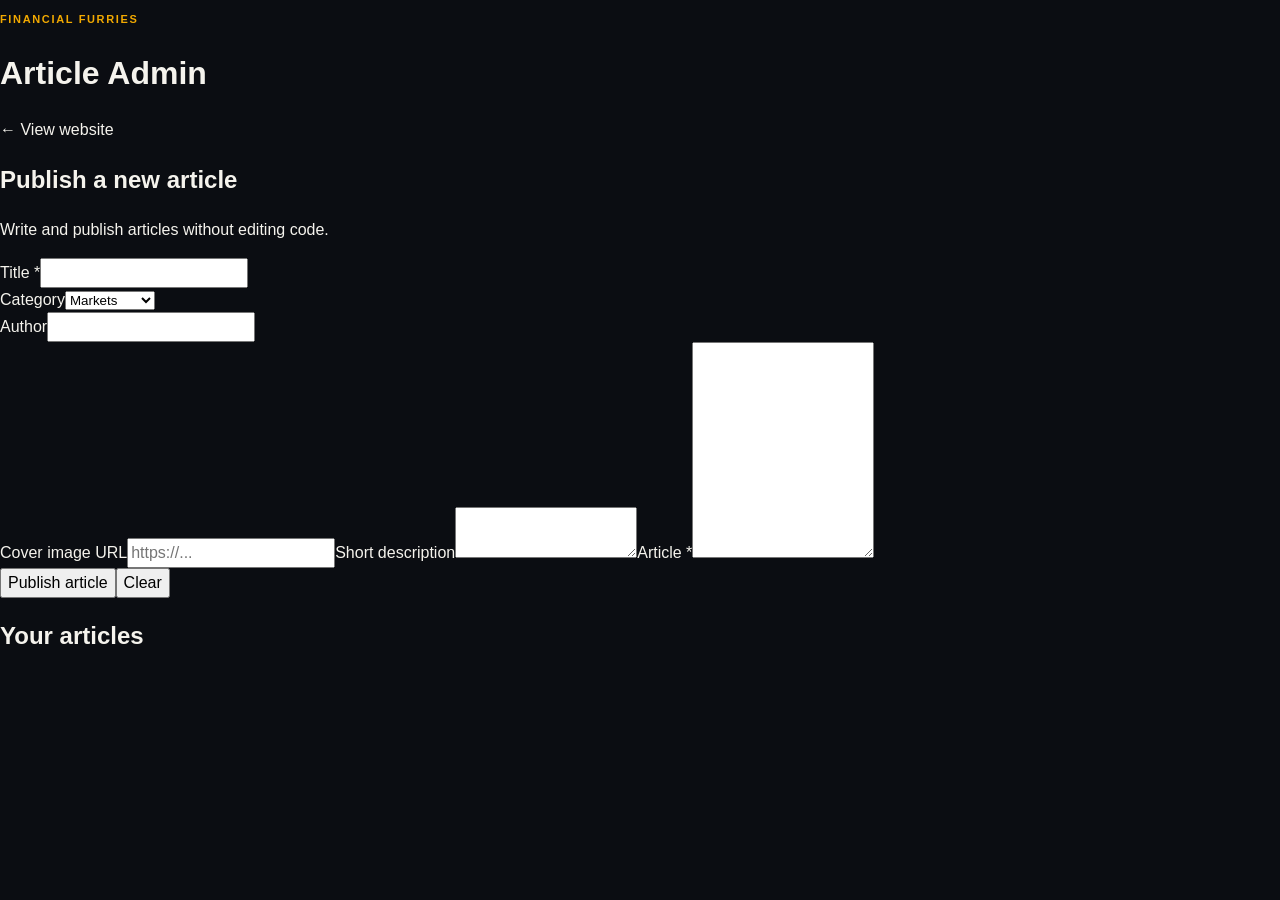
==== admin.html @ 823248e8 "Add files via upload" ====
<!doctype html><html><head><meta charset='utf-8'><meta name='viewport' content='width=device-width,initial-scale=1'><title>Article Admin</title><link rel='stylesheet' href='style.css'></head><body><main class='admin'><header><div><p class='eyebrow'>FINANCIAL FURRIES</p><h1>Article Admin</h1></div><a href='index.html'>← View website</a></header><section class='panel'><h2 id='titleForm'>Publish a new article</h2><p class='muted'>Write and publish articles without editing code.</p><form id='form'><input type='hidden' id='id'><label>Title *</label><input id='title' required><div class='two'><div><label>Category</label><select id='category'><option>Markets</option><option>Money</option><option>Business</option><option>Investing</option><option>Technology</option><option>World</option><option>Opinion</option></select></div><div><label>Author</label><input id='author'></div></div><label>Cover image URL</label><input id='image' placeholder='https://...'><label>Short description</label><textarea id='excerpt' rows='3'></textarea><label>Article *</label><textarea id='content' rows='14' required></textarea><div class='actions'><button class='button'>Publish article</button><button type='button' class='ghost' onclick='resetForm()'>Clear</button></div><p id='status' class='status'></p></form></section><section class='panel'><h2>Your articles</h2><div id='list'></div></section></main><script src='admin.js'></script></body></html>
---- style.css ----
*{box-sizing:border-box}html{scroll-behavior:smooth}body{margin:0;background:#0b0d12;color:#f5f3ed;font-family:"DM Sans",sans-serif;line-height:1.5}a{color:inherit;text-decoration:none}button,input{font:inherit}.ticker{height:34px;background:#151820;border-bottom:1px solid #252936;overflow:hidden;font-size:11px;color:#9ea4b3}.ticker-track{height:100%;display:flex;align-items:center;justify-content:center;gap:34px;white-space:nowrap}.ticker b{color:#eee;margin-left:7px}.up{color:#67e19b!important;font-style:normal}.down{color:#ff7d83!important;font-style:normal}.site-header{height:82px;display:flex;align-items:center;max-width:1220px;margin:auto;padding:0 28px;border-bottom:1px solid #222630}.brand{display:flex;align-items:center;gap:11px;margin-right:auto}.logo{width:43px;height:43px;border-radius:13px;display:grid;place-items:center;background:#f2a900;color:#0b0d12;font-size:25px;box-shadow:0 0 35px #f2a90033}.brand-name{font:700 17px "Space Grotesk";letter-spacing:.06em}.brand-name span{color:#f2a900}.tagline{font-size:10px;color:#8d93a1;letter-spacing:.04em}nav{display:flex;gap:27px;font-size:13px;color:#b8bdc8}nav a:hover{color:#f2a900}.search-btn{background:none;border:0;color:#fff;font-size:25px;cursor:pointer;margin-left:28px}.hero{max-width:1220px;margin:auto;padding:82px 28px 70px;display:grid;grid-template-columns:1.35fr .65fr;gap:50px;align-items:center}.eyebrow,.kicker{font-size:11px;letter-spacing:.15em;font-weight:700;color:#f2a900}.pulse{display:inline-block;width:7px;height:7px;background:#67e19b;border-radius:50%;margin-right:7px;box-shadow:0 0 12px #67e19b}.hero h1{font:700 clamp(46px,7vw,82px)/.96 "Space Grotesk";letter-spacing:-.055em;margin:18px 0 25px}.hero h1 em{font-style:normal;color:#f2a900}.hero p{max-width:650px;color:#aeb3c0;font-size:17px;line-height:1.7}.hero-actions{display:flex;gap:13px;margin-top:30px}.primary,.secondary{padding:13px 19px;border-radius:8px;font-weight:700;font-size:13px}.primary{background:#f2a900;color:#0b0d12}.secondary{border:1px solid #333845;color:#eee}.fox-card{height:390px;border:1px solid #2b2e38;border-radius:28px;background:radial-gradient(circle at 50% 35%,#f2a90022,transparent 42%),#10131a;display:grid;place-items:center;position:relative;overflow:hidden}.fox{font-size:150px;filter:drop-shadow(0 15px 35px #000);transform:translateY(-15px)}.fox-caption{position:absolute;bottom:26px;left:28px;color:#9da3b0;font-size:12px}.fox-caption b{color:#f5f3ed;font-size:15px}.section{max-width:1220px;margin:auto;padding:65px 28px}.section-head{display:flex;align-items:end;justify-content:space-between;margin-bottom:25px}.section h2{font:600 28px "Space Grotesk";margin:5px 0 0;letter-spacing:-.03em}.updated{font-size:10px;color:#727987}.market-grid{display:grid;grid-template-columns:repeat(4,1fr);gap:12px}.market-card{background:#11141b;border:1px solid #242832;border-radius:12px;padding:20px}.market-card span{display:block;color:#7f8694;font-size:10px;font-weight:700;letter-spacing:.12em}.market-card strong{display:block;font:600 24px "Space Grotesk";margin:8px 0}.market-card b{font-size:11px}.spark{color:#687180;font-size:23px;letter-spacing:-7px;margin-top:9px}.story-layout{display:grid;grid-template-columns:1.4fr .8fr;gap:16px}.lead-story,.small-story{background:#11141b;border:1px solid #252a34;border-radius:14px;overflow:hidden}.story-art{height:270px;display:flex;flex-direction:column;justify-content:space-between;padding:22px;background:linear-gradient(135deg,#171b24,#252a32)}.story-art span{font-size:10px;font-weight:700;letter-spacing:.15em;color:#f2a900}.candles{font:700 40px "Space Grotesk";letter-spacing:3px;color:#d8dde7;opacity:.75}.story-meta{display:flex;justify-content:space-between;font-size:9px;letter-spacing:.12em;color:#f2a900;font-weight:700}.story-meta time{color:#707786;letter-spacing:0;font-weight:500}.lead-story h3{font:600 30px/1.12 "Space Grotesk";margin:10px 22px}.lead-story p{color:#9298a5;margin:0 22px 16px}.read{font-size:11px;color:#f2a900;font-weight:700;margin:0 22px 22px}.story-meta{padding:18px 22px 0}.story-stack{display:flex;flex-direction:column;gap:12px}.small-story{display:grid;grid-template-columns:115px 1fr;min-height:132px}.mini-art{display:grid;place-items:center;font:700 54px "Space Grotesk";color:#0b0d12}.art-money{background:#f2a900}.art-business{background:#67e19b}.art-learn{background:#d3d8e2}.small-story .story-meta{padding:16px 15px 0}.small-story h3{font:600 16px/1.18 "Space Grotesk";margin:7px 15px}.small-story .read{display:block;margin:9px 15px}.cards{display:grid;grid-template-columns:repeat(3,1fr);gap:14px}.info-card{border:1px solid #292e38;border-radius:14px;padding:25px;min-height:270px;background:#11141b;position:relative}.info-card.dark{background:#f2a900;color:#0b0d12;border-color:#f2a900}.info-card .number{font:700 12px "Space Grotesk";color:#737a88}.dark .number{color:#6d4a00}.tag{display:block;font-size:9px;letter-spacing:.13em;color:#f2a900;font-weight:700;margin-top:32px}.dark .tag{color:#6d4a00}.info-card h3{font:600 23px/1.15 "Space Grotesk";margin:8px 0 10px}.info-card p{font-size:12px;color:#8d94a2}.dark p{color:#5f4308}.info-card a{font-size:11px;font-weight:700;color:#f2a900;position:absolute;bottom:22px}.dark a{color:#0b0d12}.learn{display:grid;grid-template-columns:1.2fr .8fr;gap:50px;background:#0e1117}.learn-copy h2{font-size:40px;max-width:600px}.learn-copy>p{color:#969daa;max-width:600px}.topic-list{margin-top:28px;border-top:1px solid #272c36}.topic-list a{display:grid;grid-template-columns:45px 1fr 20px;padding:17px 0;border-bottom:1px solid #272c36;font-size:14px}.topic-list span{color:#f2a900;font-size:10px}.topic-list b{color:#777e8b}.manifesto{border:1px solid #292e38;border-radius:20px;padding:40px;background:radial-gradient(circle at 70% 20%,#f2a90016,transparent 35%),#11141b;align-self:center}.big-quote{font:700 70px Georgia;color:#f2a900;height:55px}.manifesto p{font:600 25px/1.35 "Space Grotesk"}.manifesto span{font-size:10px;letter-spacing:.15em;color:#777e8b}.newsletter{border-top:1px solid #252a33;border-bottom:1px solid #252a33;display:grid;grid-template-columns:1fr 1fr;gap:30px;align-items:center}.newsletter p{color:#8d94a1;font-size:13px}.newsletter form{display:flex;gap:8px}.newsletter input{width:100%;background:#11141b;border:1px solid #303540;color:white;padding:14px;border-radius:8px;outline:none}.newsletter button{border:0;background:#f2a900;color:#0b0d12;padding:0 18px;border-radius:8px;font-weight:700;cursor:pointer}.newsletter small{grid-column:2;color:#67e19b}.filter{background:none;border:1px solid #303540;color:#aaa;font-size:11px;padding:8px 12px;border-radius:20px;cursor:pointer}footer{max-width:1220px;margin:auto;padding:50px 28px 35px}.footer-brand{display:flex;gap:12px;align-items:center}.footer-brand b{display:block;font:700 15px "Space Grotesk"}.footer-brand span{font-size:10px;color:#777e8b}.footer-links{display:flex;gap:20px;margin:28px 0;color:#858c99;font-size:11px}.footer-links a:hover{color:#f2a900}.disclaimer{font-size:10px;color:#626977;max-width:900px;line-height:1.7}.copyright{font-size:10px;color:#4f5561;margin-top:25px}.search-overlay{position:fixed;inset:0;background:#0b0d12f7;backdrop-filter:blur(15px);z-index:20;padding:15vh max(28px,calc((100vw - 800px)/2));display:none}.search-overlay.open{display:block}.close-search{position:fixed;right:30px;top:25px;background:none;border:0;color:white;font-size:35px;cursor:pointer}.search-box{display:flex;align-items:center;border-bottom:2px solid #f2a900;padding:10px 0}.search-box span{font-size:28px;color:#f2a900}.search-box input{background:none;border:0;outline:0;color:white;font:600 30px "Space Grotesk";width:100%;padding:10px}.search-overlay>p{color:#777e8b;font-size:12px}.result{padding:18px 0;border-bottom:1px solid #282d37}.result b{color:#f2a900;font-size:10px}.result h3{margin:5px 0;font:600 18px "Space Grotesk"}@media(max-width:850px){nav{display:none}.hero{grid-template-columns:1fr;padding-top:55px}.fox-card{height:260px}.market-grid{grid-template-columns:1fr 1fr}.story-layout,.learn,.newsletter{grid-template-columns:1fr}.cards{grid-template-columns:1fr}.newsletter small{grid-column:auto}.section-head{align-items:start;gap:12px;flex-direction:column}.ticker-track{justify-content:flex-start;gap:24px;animation:scroll 22s linear infinite}.hero h1{font-size:53px}.learn-copy h2{font-size:31px}}@media(max-width:520px){.site-header{padding:0 17px}.brand-name{font-size:14px}.tagline{font-size:8px}.search-btn{margin-left:10px}.hero,.section,footer{padding-left:17px;padding-right:17px}.market-grid{grid-template-columns:1fr}.small-story{grid-template-columns:90px 1fr}.story-art{height:220px}.lead-story h3{font-size:24px}.hero-actions{flex-direction:column}.primary,.secondary{text-align:center}}@keyframes scroll{from{transform:translateX(0)}to{transform:translateX(-35%)}}
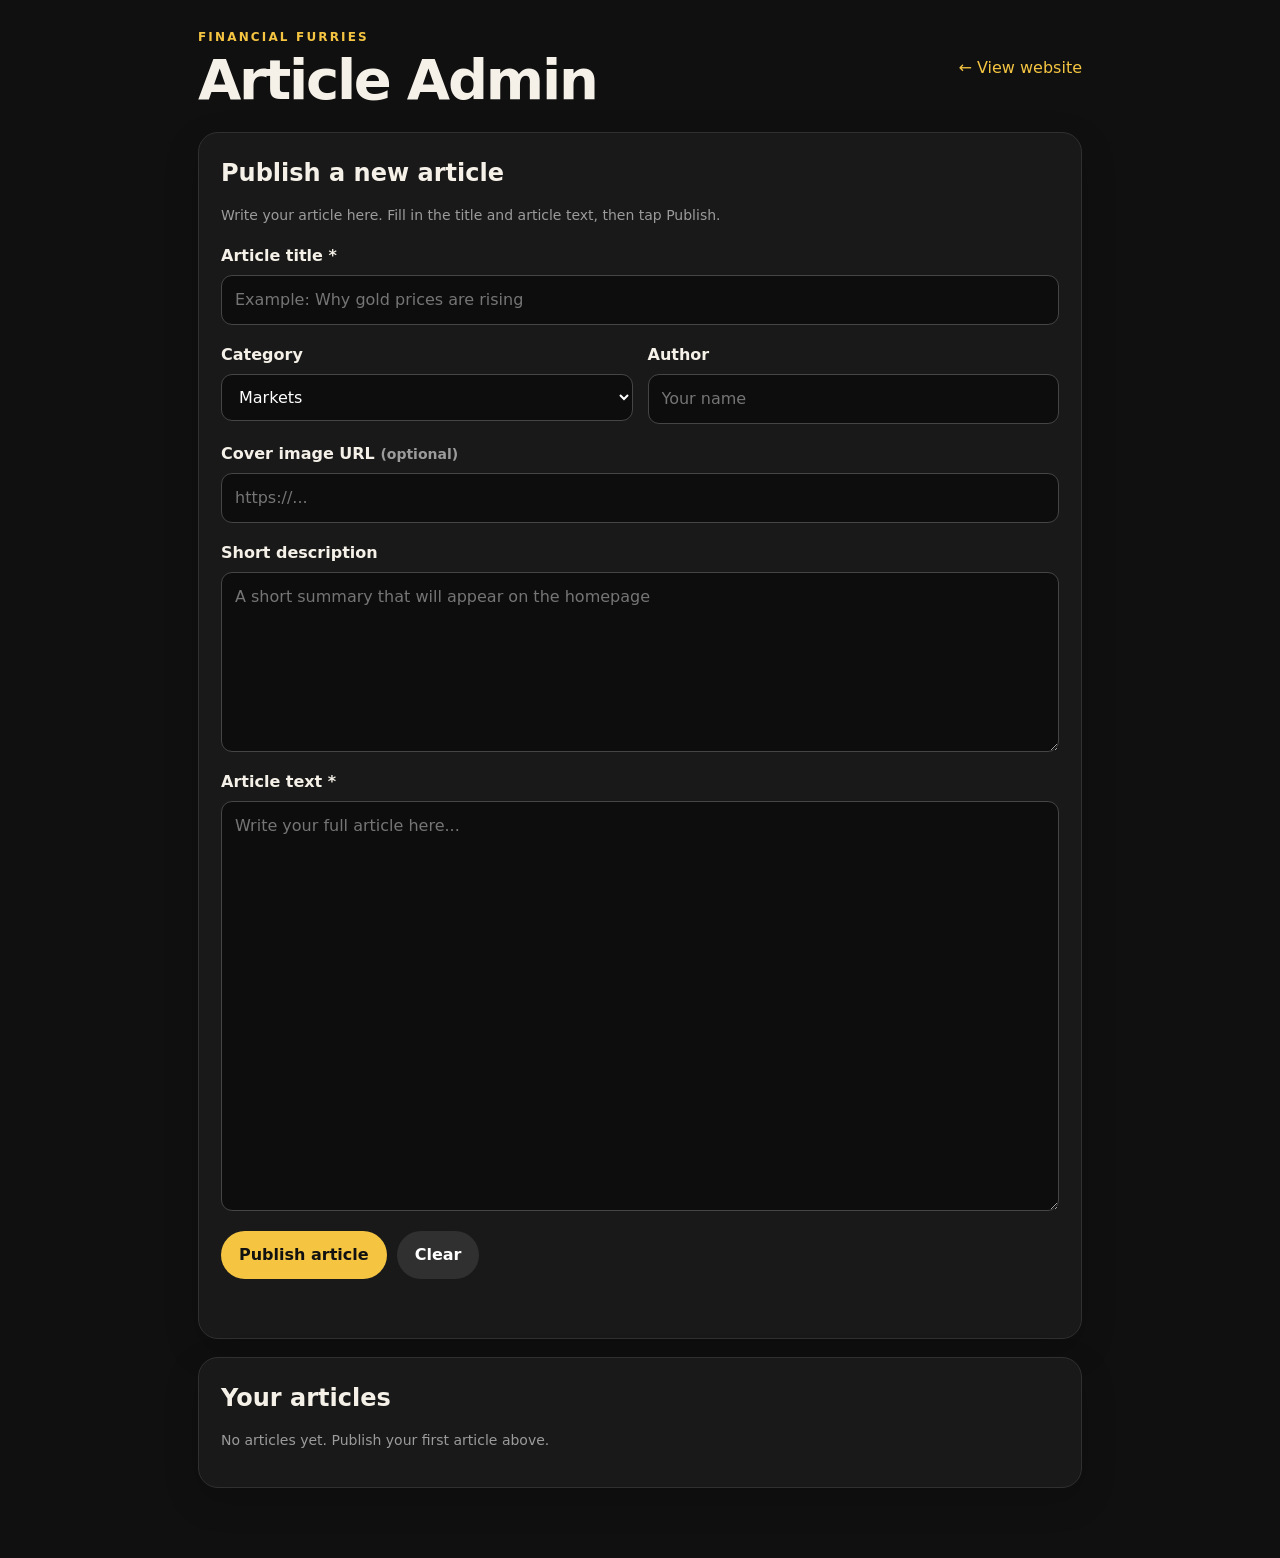
==== commit ebffb6b7: "Add files via upload" ====
--- a/admin.html
+++ b/admin.html
@@ -1 +1,142 @@
-<!doctype html><html><head><meta charset='utf-8'><meta name='viewport' content='width=device-width,initial-scale=1'><title>Article Admin</title><link rel='stylesheet' href='style.css'></head><body><main class='admin'><header><div><p class='eyebrow'>FINANCIAL FURRIES</p><h1>Article Admin</h1></div><a href='index.html'>← View website</a></header><section class='panel'><h2 id='titleForm'>Publish a new article</h2><p class='muted'>Write and publish articles without editing code.</p><form id='form'><input type='hidden' id='id'><label>Title *</label><input id='title' required><div class='two'><div><label>Category</label><select id='category'><option>Markets</option><option>Money</option><option>Business</option><option>Investing</option><option>Technology</option><option>World</option><option>Opinion</option></select></div><div><label>Author</label><input id='author'></div></div><label>Cover image URL</label><input id='image' placeholder='https://...'><label>Short description</label><textarea id='excerpt' rows='3'></textarea><label>Article *</label><textarea id='content' rows='14' required></textarea><div class='actions'><button class='button'>Publish article</button><button type='button' class='ghost' onclick='resetForm()'>Clear</button></div><p id='status' class='status'></p></form></section><section class='panel'><h2>Your articles</h2><div id='list'></div></section></main><script src='admin.js'></script></body></html>
+<!doctype html>
+<html lang="en">
+<head>
+<meta charset="utf-8">
+<meta name="viewport" content="width=device-width, initial-scale=1, viewport-fit=cover">
+<meta name="theme-color" content="#101010">
+<title>Financial Furries — Article Admin</title>
+<style>
+:root{--bg:#101010;--panel:#191919;--line:#303030;--text:#f5f1e8;--muted:#9b9b9b;--gold:#f5c542;--green:#7ed69b}
+*{box-sizing:border-box}
+html{background:var(--bg)}
+body{margin:0;background:var(--bg);color:var(--text);font-family:Inter,system-ui,-apple-system,BlinkMacSystemFont,"Segoe UI",sans-serif;line-height:1.5}
+a{color:var(--gold);text-decoration:none}
+.wrap{width:min(920px,100%);margin:0 auto;padding:28px 18px 70px}
+.top{display:flex;align-items:center;justify-content:space-between;gap:20px;margin-bottom:24px}
+.brand{font-size:12px;letter-spacing:.18em;font-weight:900;color:var(--gold)}
+h1{font-size:clamp(34px,8vw,56px);line-height:1;margin:6px 0 0;letter-spacing:-.04em}
+h2{font-size:24px;margin:0 0 10px}
+.panel{background:var(--panel);border:1px solid var(--line);border-radius:20px;padding:22px;margin-top:18px;box-shadow:0 12px 35px rgba(0,0,0,.18)}
+.muted{color:var(--muted);font-size:14px}
+label{display:block;margin:18px 0 7px;font-weight:800}
+input,select,textarea{display:block;width:100%;min-height:46px;padding:12px 13px;border:1px solid #454545;border-radius:11px;background:#0d0d0d;color:#fff;font:inherit;outline:none}
+textarea{min-height:180px;resize:vertical}
+input:focus,select:focus,textarea:focus{border-color:var(--gold);box-shadow:0 0 0 3px rgba(245,197,66,.12)}
+.grid{display:grid;grid-template-columns:1fr 1fr;gap:15px}
+.actions{display:flex;flex-wrap:wrap;gap:10px;margin-top:20px}
+button{border:0;border-radius:999px;padding:12px 18px;font:inherit;font-weight:900;cursor:pointer}
+.primary{background:var(--gold);color:#111}
+.secondary{background:#303030;color:#fff}
+.danger{background:#6f2929;color:#fff}
+.status{min-height:24px;margin:13px 0 0;color:var(--green);font-weight:700}
+.article{display:flex;align-items:center;justify-content:space-between;gap:15px;padding:15px 0;border-top:1px solid var(--line)}
+.article:first-child{border-top:0}
+.article-title{font-weight:850}
+.article-meta{color:var(--muted);font-size:13px;margin-top:3px}
+.article-actions{display:flex;gap:7px;flex-shrink:0}
+@media(max-width:650px){
+ .wrap{padding:20px 14px 50px}
+ .top{align-items:flex-start;flex-direction:column}
+ .grid{grid-template-columns:1fr}
+ .panel{padding:17px;border-radius:16px}
+ .actions button{width:100%}
+ .article{align-items:flex-start;flex-direction:column}
+ .article-actions{width:100%}
+ .article-actions button{flex:1}
+}
+</style>
+</head>
+<body>
+<main class="wrap">
+<header class="top">
+  <div><div class="brand">FINANCIAL FURRIES</div><h1>Article Admin</h1></div>
+  <a href="index.html">← View website</a>
+</header>
+
+<section class="panel">
+<h2 id="heading">Publish a new article</h2>
+<p class="muted">Write your article here. Fill in the title and article text, then tap Publish.</p>
+<form id="form">
+<input type="hidden" id="id">
+
+<label for="title">Article title *</label>
+<input id="title" required placeholder="Example: Why gold prices are rising">
+
+<div class="grid">
+<div><label for="category">Category</label><select id="category"><option>Markets</option><option>Money</option><option>Business</option><option>Investing</option><option>Technology</option><option>World</option><option>Opinion</option><option>News</option></select></div>
+<div><label for="author">Author</label><input id="author" placeholder="Your name"></div>
+</div>
+
+<label for="image">Cover image URL <span class="muted">(optional)</span></label>
+<input id="image" placeholder="https://...">
+
+<label for="excerpt">Short description</label>
+<textarea id="excerpt" rows="4" placeholder="A short summary that will appear on the homepage"></textarea>
+
+<label for="content">Article text *</label>
+<textarea id="content" rows="16" required placeholder="Write your full article here..."></textarea>
+
+<div class="actions">
+<button class="primary" type="submit" id="save">Publish article</button>
+<button class="secondary" type="button" id="clear">Clear</button>
+</div>
+<div id="status" class="status" role="status"></div>
+</form>
+</section>
+
+<section class="panel">
+<h2>Your articles</h2>
+<div id="list"><p class="muted">No articles yet.</p></div>
+</section>
+</main>
+
+<script>
+const KEY="financialFurriesArticles";
+const $=id=>document.getElementById(id);
+const get=()=>{try{return JSON.parse(localStorage.getItem(KEY)||"[]")}catch(e){return[]}};
+const put=a=>{localStorage.setItem(KEY,JSON.stringify(a));render()};
+const esc=s=>String(s||"").replace(/[&<>"']/g,c=>({"&":"&amp;","<":"&lt;",">":"&gt;",'"':"&quot;","'":"&#039;"}[c]));
+function resetForm(){
+ $("form").reset();$("id").value="";
+ $("heading").textContent="Publish a new article";$("save").textContent="Publish article";
+ $("status").textContent="";
+}
+function render(){
+ const a=get(), list=$("list");
+ if(!a.length){list.innerHTML='<p class="muted">No articles yet. Publish your first article above.</p>';return}
+ list.innerHTML=a.slice().reverse().map(x=>`
+ <div class="article">
+   <div><div class="article-title">${esc(x.title)}</div><div class="article-meta">${esc(x.category)} · ${esc(x.date)}${x.author?" · "+esc(x.author):""}</div></div>
+   <div class="article-actions">
+    <button class="secondary" onclick="editArticle('${esc(x.id)}')">Edit</button>
+    <button class="danger" onclick="deleteArticle('${esc(x.id)}')">Delete</button>
+   </div>
+ </div>`).join("");
+}
+function editArticle(id){
+ const x=get().find(a=>a.id===id);if(!x)return;
+ $("id").value=x.id;$("title").value=x.title;$("category").value=x.category||"News";
+ $("author").value=x.author||"";$("image").value=x.image||"";$("excerpt").value=x.excerpt||"";$("content").value=x.content||"";
+ $("heading").textContent="Edit article";$("save").textContent="Save changes";
+ window.scrollTo({top:0,behavior:"smooth"});
+}
+function deleteArticle(id){
+ if(!confirm("Delete this article?"))return;
+ put(get().filter(a=>a.id!==id));
+}
+$("form").addEventListener("submit",e=>{
+ e.preventDefault();
+ const a=get(), id=$("id").value||"article-"+Date.now();
+ const item={id,title:$("title").value.trim(),category:$("category").value,author:$("author").value.trim(),image:$("image").value.trim(),excerpt:$("excerpt").value.trim(),content:$("content").value.trim(),date:new Date().toLocaleDateString(),published:true};
+ const i=a.findIndex(x=>x.id===id);
+ if(i>=0)a[i]=item;else a.push(item);
+ put(a);
+ $("status").textContent="✓ Article published successfully.";
+ resetForm();
+ $("status").textContent="✓ Article published successfully.";
+});
+$("clear").onclick=resetForm;
+render();
+</script>
+</body>
+</html>
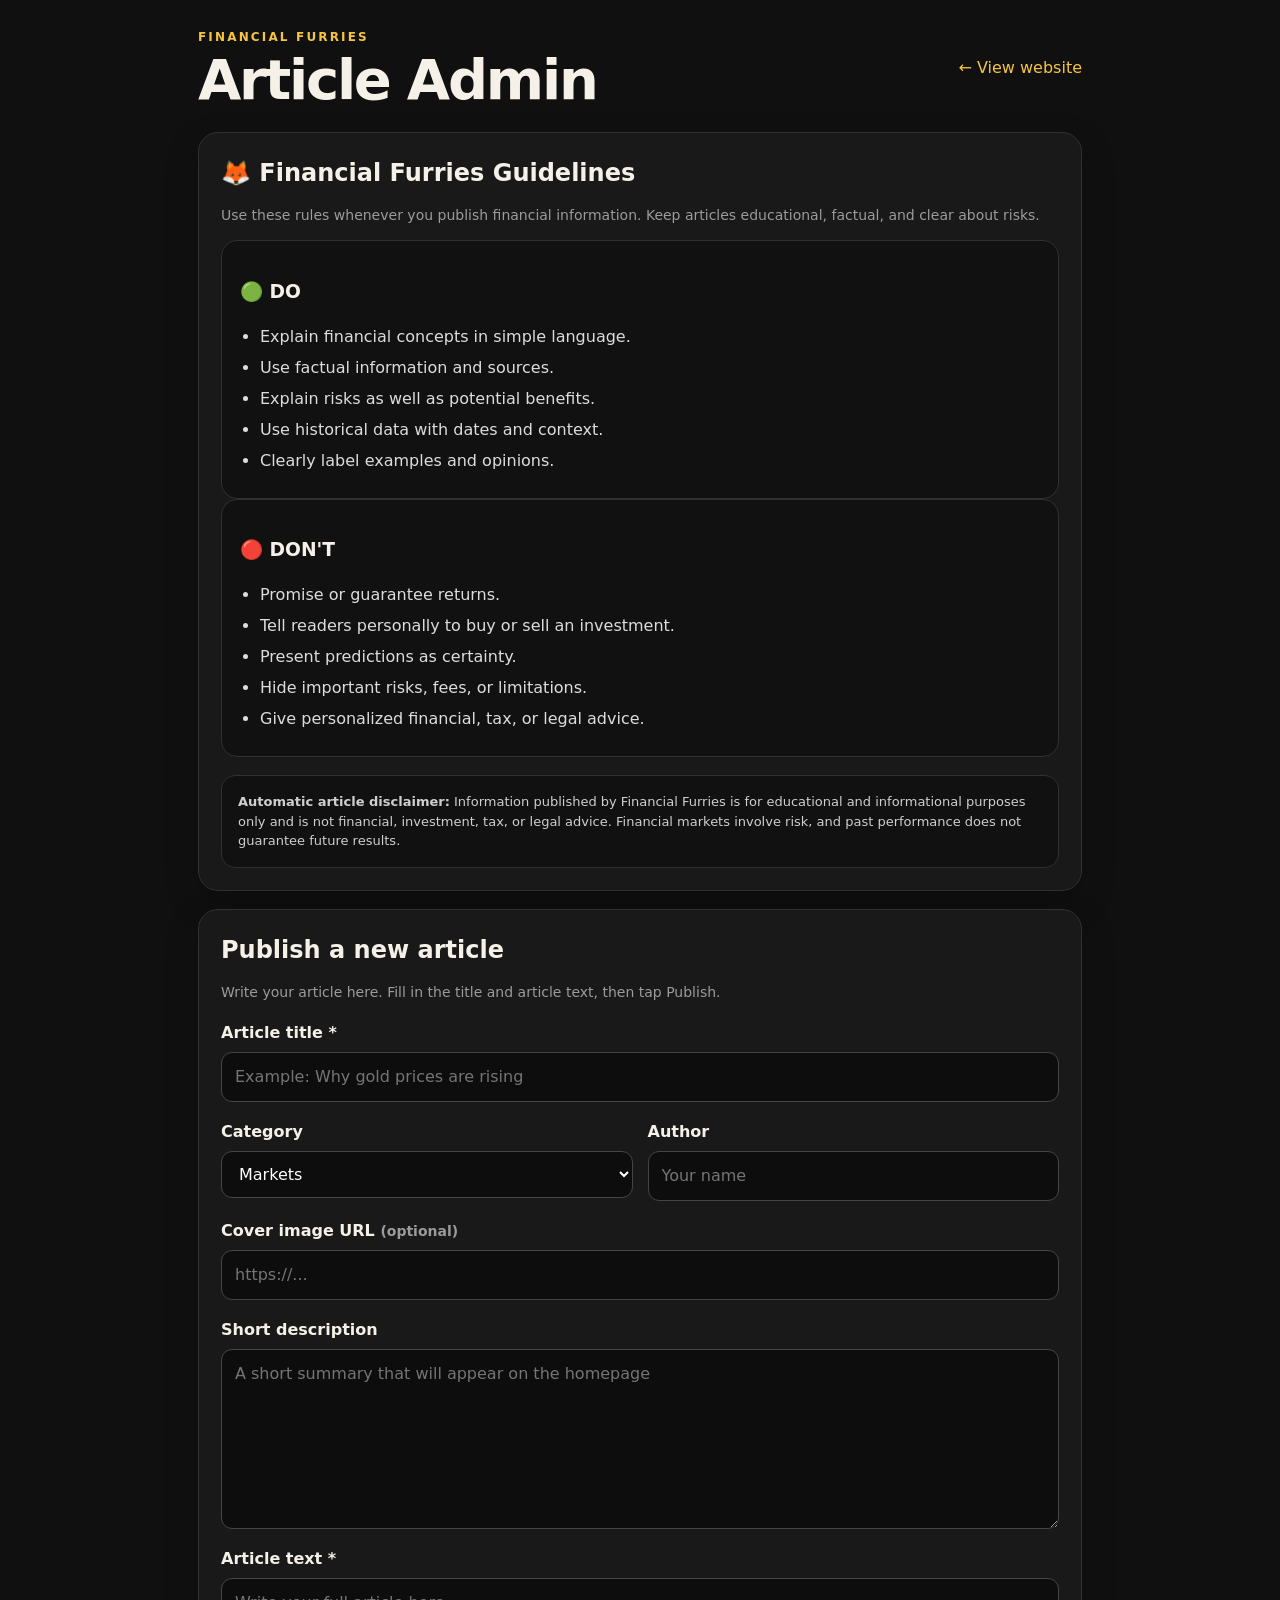
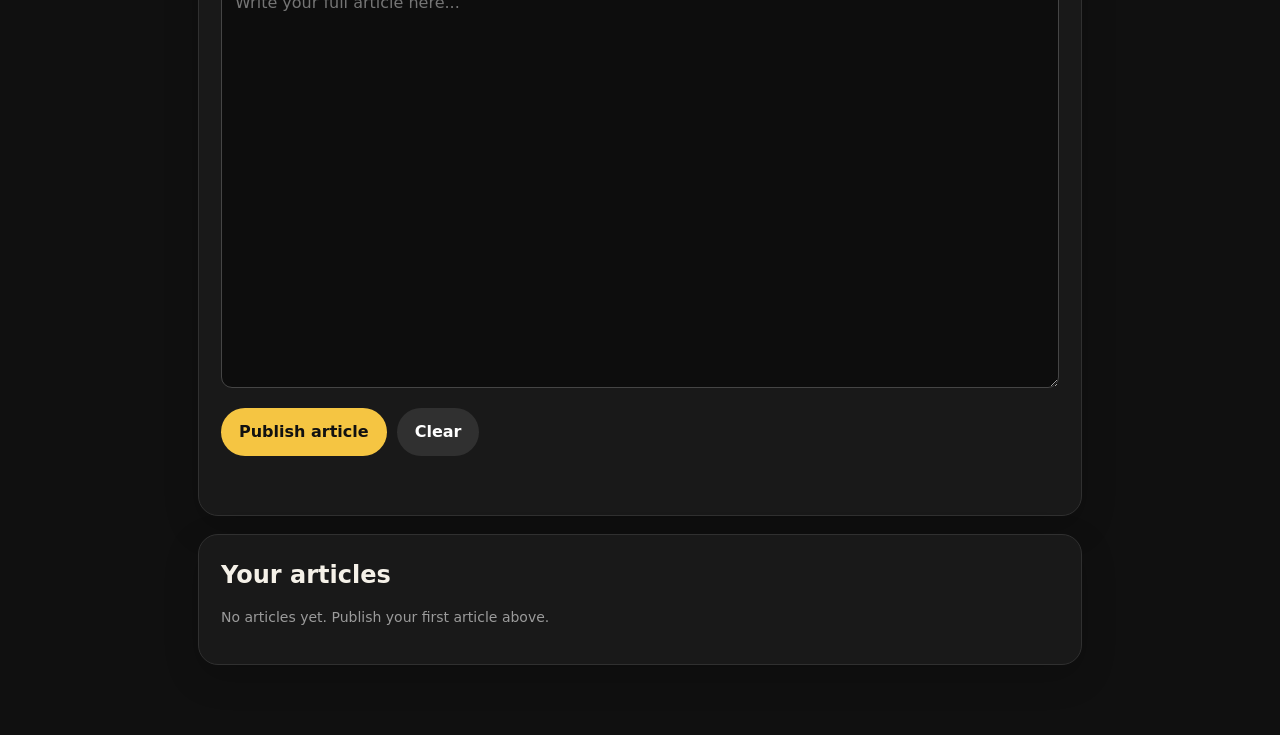
==== commit 13cda07f: "Add files via upload" ====
--- a/admin.html
+++ b/admin.html
@@ -44,7 +44,7 @@
  .article-actions{width:100%}
  .article-actions button{flex:1}
 }
-</style>
+<style> .guide-grid{display:grid;grid-template-columns:1fr 1fr;gap:16px;margin-top:18px}.guide{border-radius:16px;padding:18px;border:1px solid #303030;background:#111}.guide ul{margin:10px 0 0;padding-left:20px}.guide li{margin:7px 0;color:#ddd}.disclaimer{margin-top:18px;padding:16px;border-radius:14px;background:#111;border:1px solid #303030;color:#cfcfcf;font-size:13px}@media(max-width:650px){.guide-grid{grid-template-columns:1fr}}</style></style>
 </head>
 <body>
 <main class="wrap">
@@ -52,6 +52,8 @@
   <div><div class="brand">FINANCIAL FURRIES</div><h1>Article Admin</h1></div>
   <a href="index.html">← View website</a>
 </header>
+
+<section class="panel"><h2>🦊 Financial Furries Guidelines</h2><p class="muted">Use these rules whenever you publish financial information. Keep articles educational, factual, and clear about risks.</p><div class="guide-grid"><div class="guide do"><h3>🟢 DO</h3><ul><li>Explain financial concepts in simple language.</li><li>Use factual information and sources.</li><li>Explain risks as well as potential benefits.</li><li>Use historical data with dates and context.</li><li>Clearly label examples and opinions.</li></ul></div><div class="guide dont"><h3>🔴 DON'T</h3><ul><li>Promise or guarantee returns.</li><li>Tell readers personally to buy or sell an investment.</li><li>Present predictions as certainty.</li><li>Hide important risks, fees, or limitations.</li><li>Give personalized financial, tax, or legal advice.</li></ul></div></div><div class="disclaimer"><strong>Automatic article disclaimer:</strong> Information published by Financial Furries is for educational and informational purposes only and is not financial, investment, tax, or legal advice. Financial markets involve risk, and past performance does not guarantee future results.</div></section>
 
 <section class="panel">
 <h2 id="heading">Publish a new article</h2>
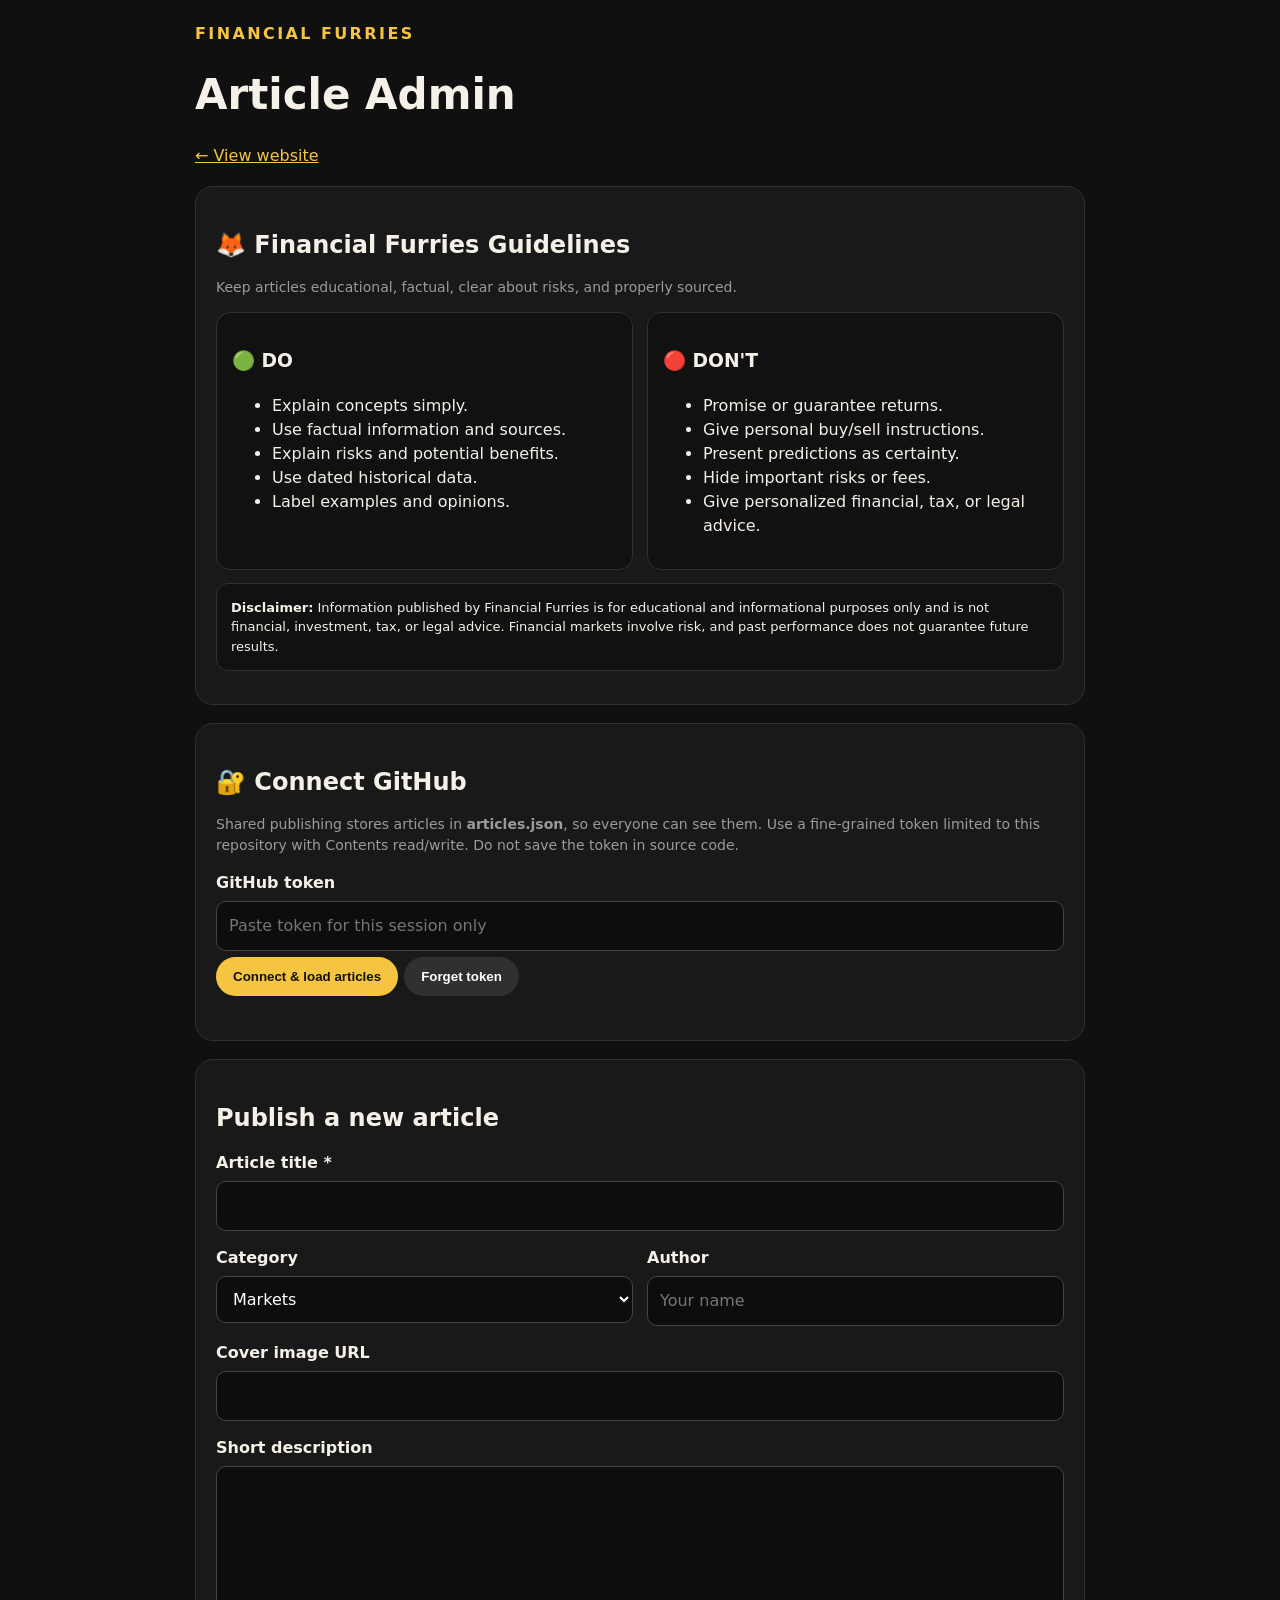
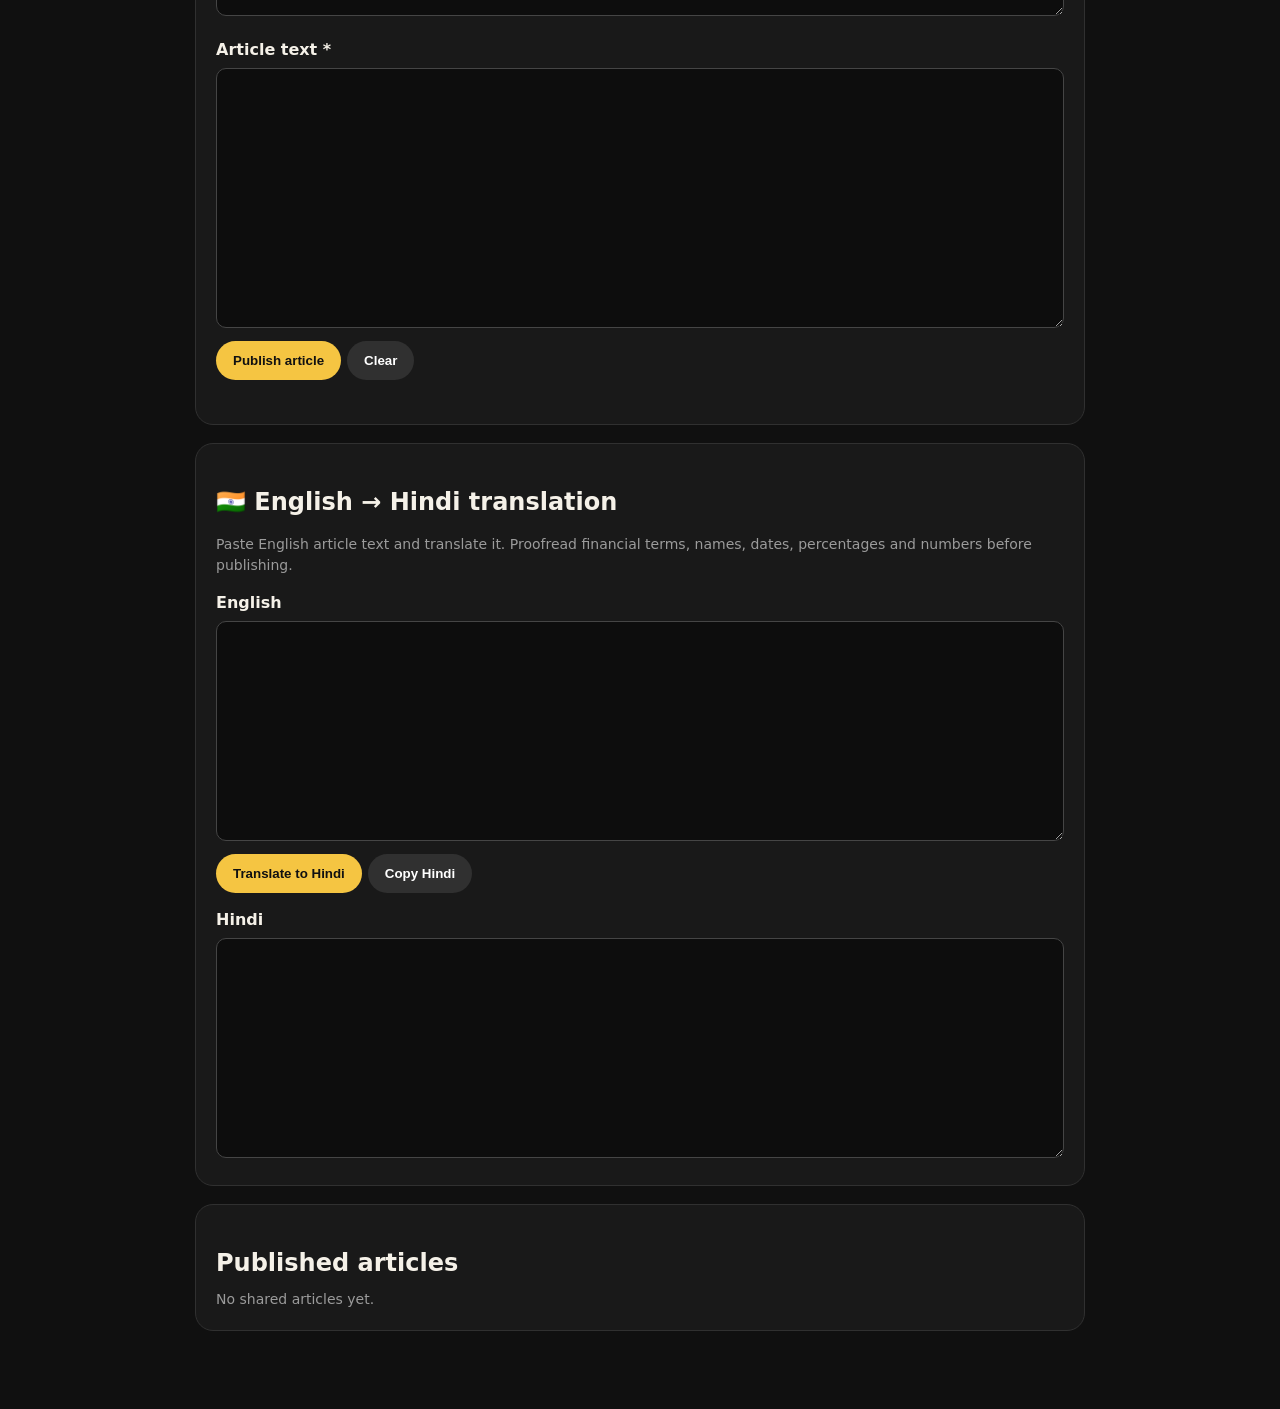
==== commit 19081059: "Add files via upload" ====
--- a/admin.html
+++ b/admin.html
@@ -1,144 +1,47 @@
 <!doctype html>
-<html lang="en">
-<head>
-<meta charset="utf-8">
-<meta name="viewport" content="width=device-width, initial-scale=1, viewport-fit=cover">
-<meta name="theme-color" content="#101010">
-<title>Financial Furries — Article Admin</title>
+<html lang="en"><head><meta charset="utf-8"><meta name="viewport" content="width=device-width,initial-scale=1"><title>Financial Furries — Article Admin</title>
 <style>
 :root{--bg:#101010;--panel:#191919;--line:#303030;--text:#f5f1e8;--muted:#9b9b9b;--gold:#f5c542;--green:#7ed69b}
-*{box-sizing:border-box}
-html{background:var(--bg)}
-body{margin:0;background:var(--bg);color:var(--text);font-family:Inter,system-ui,-apple-system,BlinkMacSystemFont,"Segoe UI",sans-serif;line-height:1.5}
-a{color:var(--gold);text-decoration:none}
-.wrap{width:min(920px,100%);margin:0 auto;padding:28px 18px 70px}
-.top{display:flex;align-items:center;justify-content:space-between;gap:20px;margin-bottom:24px}
-.brand{font-size:12px;letter-spacing:.18em;font-weight:900;color:var(--gold)}
-h1{font-size:clamp(34px,8vw,56px);line-height:1;margin:6px 0 0;letter-spacing:-.04em}
-h2{font-size:24px;margin:0 0 10px}
-.panel{background:var(--panel);border:1px solid var(--line);border-radius:20px;padding:22px;margin-top:18px;box-shadow:0 12px 35px rgba(0,0,0,.18)}
-.muted{color:var(--muted);font-size:14px}
-label{display:block;margin:18px 0 7px;font-weight:800}
-input,select,textarea{display:block;width:100%;min-height:46px;padding:12px 13px;border:1px solid #454545;border-radius:11px;background:#0d0d0d;color:#fff;font:inherit;outline:none}
-textarea{min-height:180px;resize:vertical}
-input:focus,select:focus,textarea:focus{border-color:var(--gold);box-shadow:0 0 0 3px rgba(245,197,66,.12)}
-.grid{display:grid;grid-template-columns:1fr 1fr;gap:15px}
-.actions{display:flex;flex-wrap:wrap;gap:10px;margin-top:20px}
-button{border:0;border-radius:999px;padding:12px 18px;font:inherit;font-weight:900;cursor:pointer}
-.primary{background:var(--gold);color:#111}
-.secondary{background:#303030;color:#fff}
-.danger{background:#6f2929;color:#fff}
-.status{min-height:24px;margin:13px 0 0;color:var(--green);font-weight:700}
-.article{display:flex;align-items:center;justify-content:space-between;gap:15px;padding:15px 0;border-top:1px solid var(--line)}
-.article:first-child{border-top:0}
-.article-title{font-weight:850}
-.article-meta{color:var(--muted);font-size:13px;margin-top:3px}
-.article-actions{display:flex;gap:7px;flex-shrink:0}
-@media(max-width:650px){
- .wrap{padding:20px 14px 50px}
- .top{align-items:flex-start;flex-direction:column}
- .grid{grid-template-columns:1fr}
- .panel{padding:17px;border-radius:16px}
- .actions button{width:100%}
- .article{align-items:flex-start;flex-direction:column}
- .article-actions{width:100%}
- .article-actions button{flex:1}
-}
-<style> .guide-grid{display:grid;grid-template-columns:1fr 1fr;gap:16px;margin-top:18px}.guide{border-radius:16px;padding:18px;border:1px solid #303030;background:#111}.guide ul{margin:10px 0 0;padding-left:20px}.guide li{margin:7px 0;color:#ddd}.disclaimer{margin-top:18px;padding:16px;border-radius:14px;background:#111;border:1px solid #303030;color:#cfcfcf;font-size:13px}@media(max-width:650px){.guide-grid{grid-template-columns:1fr}}</style></style>
-</head>
-<body>
-<main class="wrap">
-<header class="top">
-  <div><div class="brand">FINANCIAL FURRIES</div><h1>Article Admin</h1></div>
-  <a href="index.html">← View website</a>
-</header>
+*{box-sizing:border-box}body{margin:0;background:var(--bg);color:var(--text);font-family:system-ui,sans-serif;line-height:1.5}.wrap{max-width:920px;margin:auto;padding:22px 15px 60px}a{color:var(--gold)}h1{font-size:42px;line-height:1}h2{margin-bottom:8px}.panel{background:var(--panel);border:1px solid var(--line);border-radius:18px;padding:20px;margin:18px 0}.muted{color:var(--muted);font-size:14px}label{display:block;margin:15px 0 6px;font-weight:700}input,select,textarea{width:100%;padding:12px;border:1px solid #454545;border-radius:10px;background:#0d0d0d;color:#fff;font:inherit}textarea{min-height:150px}.grid{display:grid;grid-template-columns:1fr 1fr;gap:14px}button{border:0;border-radius:999px;padding:12px 17px;font-weight:800;cursor:pointer;margin:6px 6px 0 0}.primary{background:var(--gold);color:#111}.secondary{background:#303030;color:#fff}.danger{background:#6f2929;color:#fff}.status{color:var(--green);min-height:24px}.error{color:#ff7777}.article{padding:14px 0;border-top:1px solid var(--line)}.meta{color:var(--muted);font-size:13px}.guidegrid{display:grid;grid-template-columns:1fr 1fr;gap:14px}.guide{background:#111;border:1px solid var(--line);border-radius:14px;padding:15px}.note{background:#111;border:1px solid var(--line);padding:14px;border-radius:12px;font-size:13px}@media(max-width:650px){.grid,.guidegrid{grid-template-columns:1fr}h1{font-size:36px}}
+</style></head>
+<body><main class="wrap">
+<header><b style="color:#f5c542;letter-spacing:.15em">FINANCIAL FURRIES</b><h1>Article Admin</h1><a href="index.html">← View website</a></header>
 
-<section class="panel"><h2>🦊 Financial Furries Guidelines</h2><p class="muted">Use these rules whenever you publish financial information. Keep articles educational, factual, and clear about risks.</p><div class="guide-grid"><div class="guide do"><h3>🟢 DO</h3><ul><li>Explain financial concepts in simple language.</li><li>Use factual information and sources.</li><li>Explain risks as well as potential benefits.</li><li>Use historical data with dates and context.</li><li>Clearly label examples and opinions.</li></ul></div><div class="guide dont"><h3>🔴 DON'T</h3><ul><li>Promise or guarantee returns.</li><li>Tell readers personally to buy or sell an investment.</li><li>Present predictions as certainty.</li><li>Hide important risks, fees, or limitations.</li><li>Give personalized financial, tax, or legal advice.</li></ul></div></div><div class="disclaimer"><strong>Automatic article disclaimer:</strong> Information published by Financial Furries is for educational and informational purposes only and is not financial, investment, tax, or legal advice. Financial markets involve risk, and past performance does not guarantee future results.</div></section>
+<section class="panel"><h2>🦊 Financial Furries Guidelines</h2><p class="muted">Keep articles educational, factual, clear about risks, and properly sourced.</p>
+<div class="guidegrid"><div class="guide"><h3>🟢 DO</h3><ul><li>Explain concepts simply.</li><li>Use factual information and sources.</li><li>Explain risks and potential benefits.</li><li>Use dated historical data.</li><li>Label examples and opinions.</li></ul></div>
+<div class="guide"><h3>🔴 DON'T</h3><ul><li>Promise or guarantee returns.</li><li>Give personal buy/sell instructions.</li><li>Present predictions as certainty.</li><li>Hide important risks or fees.</li><li>Give personalized financial, tax, or legal advice.</li></ul></div></div>
+<p class="note"><b>Disclaimer:</b> Information published by Financial Furries is for educational and informational purposes only and is not financial, investment, tax, or legal advice. Financial markets involve risk, and past performance does not guarantee future results.</p></section>
 
-<section class="panel">
-<h2 id="heading">Publish a new article</h2>
-<p class="muted">Write your article here. Fill in the title and article text, then tap Publish.</p>
-<form id="form">
-<input type="hidden" id="id">
+<section class="panel"><h2>🔐 Connect GitHub</h2><p class="muted">Shared publishing stores articles in <b>articles.json</b>, so everyone can see them. Use a fine-grained token limited to this repository with Contents read/write. Do not save the token in source code.</p>
+<label>GitHub token</label><input id="token" type="password" placeholder="Paste token for this session only">
+<button class="primary" id="connect">Connect & load articles</button><button class="secondary" id="forget">Forget token</button><div id="connectStatus" class="status"></div></section>
 
-<label for="title">Article title *</label>
-<input id="title" required placeholder="Example: Why gold prices are rising">
+<section class="panel"><h2 id="heading">Publish a new article</h2><form id="form"><input type="hidden" id="id">
+<label>Article title *</label><input id="title" required>
+<div class="grid"><div><label>Category</label><select id="category"><option>Markets</option><option>Money</option><option>Business</option><option>Investing</option><option>Technology</option><option>World</option><option>Opinion</option><option>News</option></select></div><div><label>Author</label><input id="author" placeholder="Your name"></div></div>
+<label>Cover image URL</label><input id="image"><label>Short description</label><textarea id="excerpt"></textarea><label>Article text *</label><textarea id="content" required style="min-height:260px"></textarea>
+<button class="primary" id="save" type="submit">Publish article</button><button class="secondary" id="clear" type="button">Clear</button><div id="status" class="status"></div></form></section>
 
-<div class="grid">
-<div><label for="category">Category</label><select id="category"><option>Markets</option><option>Money</option><option>Business</option><option>Investing</option><option>Technology</option><option>World</option><option>Opinion</option><option>News</option></select></div>
-<div><label for="author">Author</label><input id="author" placeholder="Your name"></div>
-</div>
+<section class="panel"><h2>🇮🇳 English → Hindi translation</h2><p class="muted">Paste English article text and translate it. Proofread financial terms, names, dates, percentages and numbers before publishing.</p>
+<label>English</label><textarea id="translateInput" style="min-height:220px"></textarea><button class="primary" id="translate">Translate to Hindi</button><button class="secondary" id="copyHindi">Copy Hindi</button>
+<label>Hindi</label><textarea id="hindiOutput" style="min-height:220px"></textarea></section>
 
-<label for="image">Cover image URL <span class="muted">(optional)</span></label>
-<input id="image" placeholder="https://...">
-
-<label for="excerpt">Short description</label>
-<textarea id="excerpt" rows="4" placeholder="A short summary that will appear on the homepage"></textarea>
-
-<label for="content">Article text *</label>
-<textarea id="content" rows="16" required placeholder="Write your full article here..."></textarea>
-
-<div class="actions">
-<button class="primary" type="submit" id="save">Publish article</button>
-<button class="secondary" type="button" id="clear">Clear</button>
-</div>
-<div id="status" class="status" role="status"></div>
-</form>
-</section>
-
-<section class="panel">
-<h2>Your articles</h2>
-<div id="list"><p class="muted">No articles yet.</p></div>
-</section>
+<section class="panel"><h2>Published articles</h2><div id="list" class="muted">Connect to GitHub to load articles.</div></section>
 </main>
-
 <script>
-const KEY="financialFurriesArticles";
-const $=id=>document.getElementById(id);
-const get=()=>{try{return JSON.parse(localStorage.getItem(KEY)||"[]")}catch(e){return[]}};
-const put=a=>{localStorage.setItem(KEY,JSON.stringify(a));render()};
-const esc=s=>String(s||"").replace(/[&<>"']/g,c=>({"&":"&amp;","<":"&lt;",">":"&gt;",'"':"&quot;","'":"&#039;"}[c]));
-function resetForm(){
- $("form").reset();$("id").value="";
- $("heading").textContent="Publish a new article";$("save").textContent="Publish article";
- $("status").textContent="";
-}
-function render(){
- const a=get(), list=$("list");
- if(!a.length){list.innerHTML='<p class="muted">No articles yet. Publish your first article above.</p>';return}
- list.innerHTML=a.slice().reverse().map(x=>`
- <div class="article">
-   <div><div class="article-title">${esc(x.title)}</div><div class="article-meta">${esc(x.category)} · ${esc(x.date)}${x.author?" · "+esc(x.author):""}</div></div>
-   <div class="article-actions">
-    <button class="secondary" onclick="editArticle('${esc(x.id)}')">Edit</button>
-    <button class="danger" onclick="deleteArticle('${esc(x.id)}')">Delete</button>
-   </div>
- </div>`).join("");
-}
-function editArticle(id){
- const x=get().find(a=>a.id===id);if(!x)return;
- $("id").value=x.id;$("title").value=x.title;$("category").value=x.category||"News";
- $("author").value=x.author||"";$("image").value=x.image||"";$("excerpt").value=x.excerpt||"";$("content").value=x.content||"";
- $("heading").textContent="Edit article";$("save").textContent="Save changes";
- window.scrollTo({top:0,behavior:"smooth"});
-}
-function deleteArticle(id){
- if(!confirm("Delete this article?"))return;
- put(get().filter(a=>a.id!==id));
-}
-$("form").addEventListener("submit",e=>{
- e.preventDefault();
- const a=get(), id=$("id").value||"article-"+Date.now();
- const item={id,title:$("title").value.trim(),category:$("category").value,author:$("author").value.trim(),image:$("image").value.trim(),excerpt:$("excerpt").value.trim(),content:$("content").value.trim(),date:new Date().toLocaleDateString(),published:true};
- const i=a.findIndex(x=>x.id===id);
- if(i>=0)a[i]=item;else a.push(item);
- put(a);
- $("status").textContent="✓ Article published successfully.";
- resetForm();
- $("status").textContent="✓ Article published successfully.";
-});
-$("clear").onclick=resetForm;
+const OWNER="financialfurries09",REPO="financial-furries",BRANCH="main",PATH="articles.json";let token="",sha="",articles=[];
+const $=id=>document.getElementById(id),esc=s=>String(s||"").replace(/[&<>"']/g,c=>({"&":"&amp;","<":"&lt;",">":"&gt;",'"':"&quot;","'":"&#039;"}[c]));
+async function api(url,opt={}){return fetch(url,{...opt,headers:{Accept:"application/vnd.github+json","X-GitHub-Api-Version":"2022-11-28",...(token?{Authorization:"Bearer "+token}:{}),...(opt.headers||{})}})}
+async function load(){let r=await api(`https://api.github.com/repos/${OWNER}/${REPO}/contents/${PATH}?ref=${BRANCH}`);if(r.status===404){articles=[];sha="";render();return}if(!r.ok)throw Error("GitHub read failed: "+r.status);let d=await r.json();sha=d.sha;let raw=atob(d.content.replace(/\n/g,""));articles=(JSON.parse(raw).articles||[]);render()}
+function render(){let l=$("list");if(!articles.length){l.textContent="No shared articles yet.";return}l.innerHTML=articles.slice().reverse().map(a=>`<div class="article"><b>${esc(a.title)}</b><div class="meta">${esc(a.category)} · ${esc(a.date)}${a.author?" · "+esc(a.author):""}</div><button class="secondary" onclick="editArticle('${esc(a.id)}')">Edit</button><button class="danger" onclick="delArticle('${esc(a.id)}')">Delete</button></div>`).join("")}
+function reset(){form.reset();$("id").value="";$("heading").textContent="Publish a new article";$("save").textContent="Publish article"}
+function editArticle(id){let a=articles.find(x=>x.id===id);if(!a)return;$("id").value=a.id;$("title").value=a.title||"";$("category").value=a.category||"News";$("author").value=a.author||"";$("image").value=a.image||"";$("excerpt").value=a.excerpt||"";$("content").value=a.content||"";$("heading").textContent="Edit article";$("save").textContent="Save changes";scrollTo(0,0)}
+async function saveFile(msg){let bytes=new TextEncoder().encode(JSON.stringify({updated:new Date().toISOString(),articles},null,2));let bin="";bytes.forEach(b=>bin+=String.fromCharCode(b));let body={message:msg,content:btoa(bin),branch:BRANCH};if(sha)body.sha=sha;let r=await api(`https://api.github.com/repos/${OWNER}/${REPO}/contents/${PATH}`,{method:"PUT",headers:{"Content-Type":"application/json"},body:JSON.stringify(body)});if(!r.ok)throw Error("GitHub publish failed: "+r.status);let d=await r.json();sha=d.content.sha}
+$("connect").onclick=async()=>{token=$("token").value.trim();try{await load();$("connectStatus").textContent="✓ Connected. Shared articles loaded."}catch(e){token="";$("connectStatus").textContent=e.message;$("connectStatus").className="status error"}};
+$("forget").onclick=()=>{$("token").value="";token="";articles=[];sha="";render();$("connectStatus").textContent="Token cleared."};
+$("form").onsubmit=async e=>{e.preventDefault();if(!token){$("status").textContent="Connect GitHub first.";return}let id=$("id").value||"article-"+Date.now(),item={id,title:$("title").value.trim(),category:$("category").value,author:$("author").value.trim(),image:$("image").value.trim(),excerpt:$("excerpt").value.trim(),content:$("content").value.trim(),date:new Date().toLocaleDateString(),published:true},i=articles.findIndex(x=>x.id===id);if(i>=0)articles[i]=item;else articles.push(item);try{await saveFile(i>=0?"Edit published article":"Publish new article");render();reset();$("status").textContent="✓ Published to the shared website."}catch(e){$("status").textContent=e.message;$("status").className="status error"}};
+$("clear").onclick=reset;
+$("translate").onclick=async()=>{let t=$("translateInput").value.trim();if(!t)return;$("hindiOutput").value="Translating…";try{let r=await fetch("https://translate.googleapis.com/translate_a/single?client=gtx&sl=en&tl=hi&dt=t&q="+encodeURIComponent(t));let d=await r.json();$("hindiOutput").value=d[0].map(x=>x[0]).join("")}catch(e){$("hindiOutput").value="Translation failed. Try a shorter text or check your connection."}};
+$("copyHindi").onclick=()=>navigator.clipboard.writeText($("hindiOutput").value);
 render();
-</script>
-</body>
-</html>+</script></body></html>
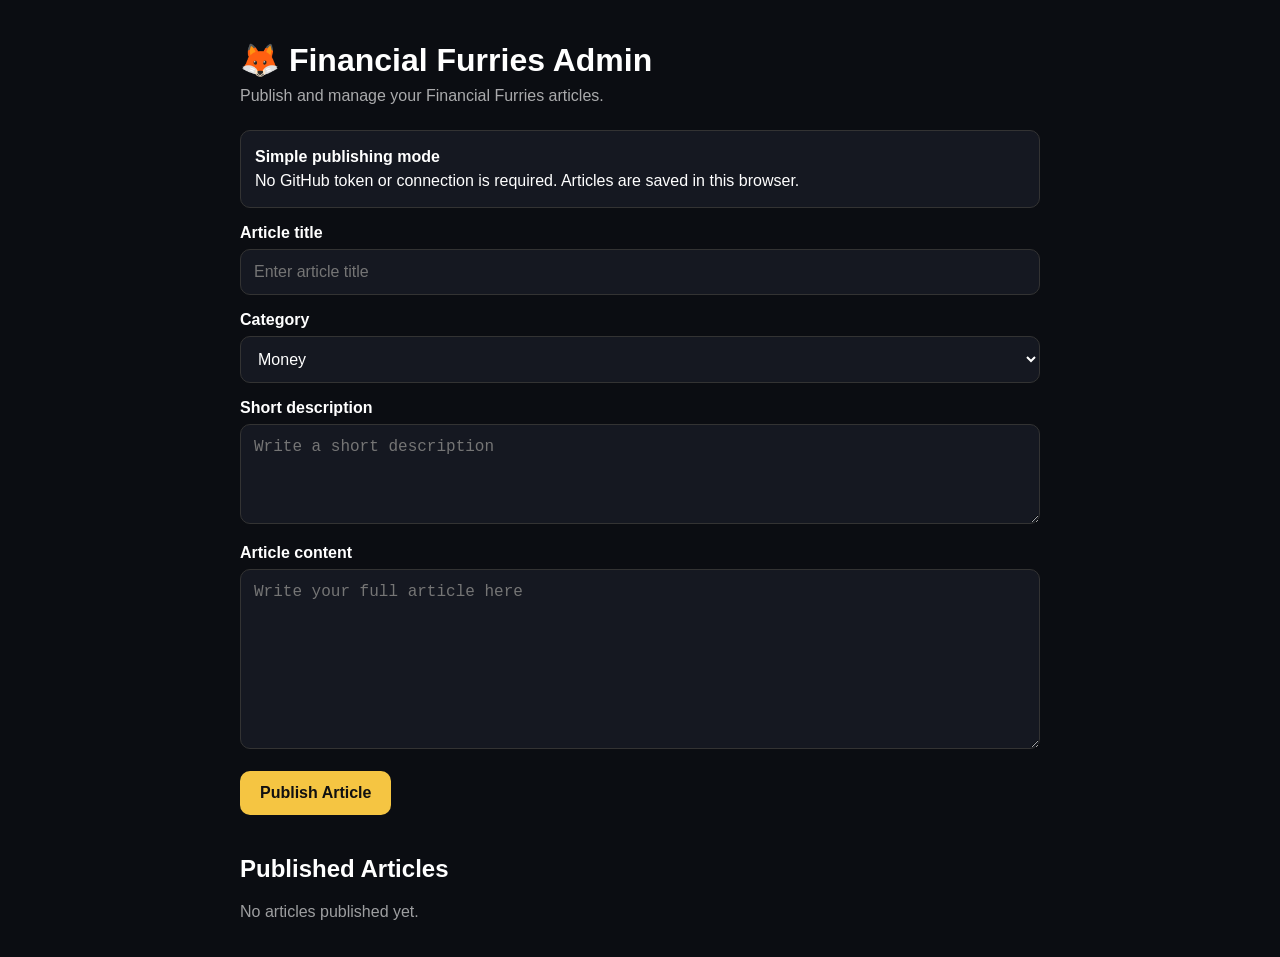
==== commit d3931329: "Update admin.html" ====
--- a/admin.html
+++ b/admin.html
@@ -1,47 +1,239 @@
-<!doctype html>
-<html lang="en"><head><meta charset="utf-8"><meta name="viewport" content="width=device-width,initial-scale=1"><title>Financial Furries — Article Admin</title>
+<!DOCTYPE html>
+<html lang="en">
+<head>
+<meta charset="UTF-8">
+<meta name="viewport" content="width=device-width,initial-scale=1.0">
+<title>Financial Furries Admin</title>
+
 <style>
-:root{--bg:#101010;--panel:#191919;--line:#303030;--text:#f5f1e8;--muted:#9b9b9b;--gold:#f5c542;--green:#7ed69b}
-*{box-sizing:border-box}body{margin:0;background:var(--bg);color:var(--text);font-family:system-ui,sans-serif;line-height:1.5}.wrap{max-width:920px;margin:auto;padding:22px 15px 60px}a{color:var(--gold)}h1{font-size:42px;line-height:1}h2{margin-bottom:8px}.panel{background:var(--panel);border:1px solid var(--line);border-radius:18px;padding:20px;margin:18px 0}.muted{color:var(--muted);font-size:14px}label{display:block;margin:15px 0 6px;font-weight:700}input,select,textarea{width:100%;padding:12px;border:1px solid #454545;border-radius:10px;background:#0d0d0d;color:#fff;font:inherit}textarea{min-height:150px}.grid{display:grid;grid-template-columns:1fr 1fr;gap:14px}button{border:0;border-radius:999px;padding:12px 17px;font-weight:800;cursor:pointer;margin:6px 6px 0 0}.primary{background:var(--gold);color:#111}.secondary{background:#303030;color:#fff}.danger{background:#6f2929;color:#fff}.status{color:var(--green);min-height:24px}.error{color:#ff7777}.article{padding:14px 0;border-top:1px solid var(--line)}.meta{color:var(--muted);font-size:13px}.guidegrid{display:grid;grid-template-columns:1fr 1fr;gap:14px}.guide{background:#111;border:1px solid var(--line);border-radius:14px;padding:15px}.note{background:#111;border:1px solid var(--line);padding:14px;border-radius:12px;font-size:13px}@media(max-width:650px){.grid,.guidegrid{grid-template-columns:1fr}h1{font-size:36px}}
-</style></head>
-<body><main class="wrap">
-<header><b style="color:#f5c542;letter-spacing:.15em">FINANCIAL FURRIES</b><h1>Article Admin</h1><a href="index.html">← View website</a></header>
-
-<section class="panel"><h2>🦊 Financial Furries Guidelines</h2><p class="muted">Keep articles educational, factual, clear about risks, and properly sourced.</p>
-<div class="guidegrid"><div class="guide"><h3>🟢 DO</h3><ul><li>Explain concepts simply.</li><li>Use factual information and sources.</li><li>Explain risks and potential benefits.</li><li>Use dated historical data.</li><li>Label examples and opinions.</li></ul></div>
-<div class="guide"><h3>🔴 DON'T</h3><ul><li>Promise or guarantee returns.</li><li>Give personal buy/sell instructions.</li><li>Present predictions as certainty.</li><li>Hide important risks or fees.</li><li>Give personalized financial, tax, or legal advice.</li></ul></div></div>
-<p class="note"><b>Disclaimer:</b> Information published by Financial Furries is for educational and informational purposes only and is not financial, investment, tax, or legal advice. Financial markets involve risk, and past performance does not guarantee future results.</p></section>
-
-<section class="panel"><h2>🔐 Connect GitHub</h2><p class="muted">Shared publishing stores articles in <b>articles.json</b>, so everyone can see them. Use a fine-grained token limited to this repository with Contents read/write. Do not save the token in source code.</p>
-<label>GitHub token</label><input id="token" type="password" placeholder="Paste token for this session only">
-<button class="primary" id="connect">Connect & load articles</button><button class="secondary" id="forget">Forget token</button><div id="connectStatus" class="status"></div></section>
-
-<section class="panel"><h2 id="heading">Publish a new article</h2><form id="form"><input type="hidden" id="id">
-<label>Article title *</label><input id="title" required>
-<div class="grid"><div><label>Category</label><select id="category"><option>Markets</option><option>Money</option><option>Business</option><option>Investing</option><option>Technology</option><option>World</option><option>Opinion</option><option>News</option></select></div><div><label>Author</label><input id="author" placeholder="Your name"></div></div>
-<label>Cover image URL</label><input id="image"><label>Short description</label><textarea id="excerpt"></textarea><label>Article text *</label><textarea id="content" required style="min-height:260px"></textarea>
-<button class="primary" id="save" type="submit">Publish article</button><button class="secondary" id="clear" type="button">Clear</button><div id="status" class="status"></div></form></section>
-
-<section class="panel"><h2>🇮🇳 English → Hindi translation</h2><p class="muted">Paste English article text and translate it. Proofread financial terms, names, dates, percentages and numbers before publishing.</p>
-<label>English</label><textarea id="translateInput" style="min-height:220px"></textarea><button class="primary" id="translate">Translate to Hindi</button><button class="secondary" id="copyHindi">Copy Hindi</button>
-<label>Hindi</label><textarea id="hindiOutput" style="min-height:220px"></textarea></section>
-
-<section class="panel"><h2>Published articles</h2><div id="list" class="muted">Connect to GitHub to load articles.</div></section>
-</main>
+body{
+  margin:0;
+  font-family:Arial,sans-serif;
+  background:#0b0d12;
+  color:#fff;
+  padding:20px;
+}
+.container{
+  max-width:800px;
+  margin:auto;
+}
+h1{margin-bottom:8px}
+.subtitle{opacity:.65;margin-bottom:25px}
+label{
+  display:block;
+  margin:16px 0 7px;
+  font-weight:bold;
+}
+input,textarea,select{
+  width:100%;
+  box-sizing:border-box;
+  padding:13px;
+  border-radius:10px;
+  border:1px solid #333;
+  background:#151821;
+  color:#fff;
+  font-size:16px;
+}
+textarea{
+  min-height:180px;
+  resize:vertical;
+}
+button{
+  margin-top:18px;
+  padding:13px 20px;
+  border:0;
+  border-radius:10px;
+  background:#f5c542;
+  color:#111;
+  font-weight:bold;
+  font-size:16px;
+  cursor:pointer;
+}
+.article{
+  margin-top:25px;
+  padding:18px;
+  border:1px solid #333;
+  border-radius:14px;
+  background:#11141b;
+}
+.article h3{margin-top:0}
+.delete{
+  background:#d9534f;
+  color:#fff;
+}
+.notice{
+  margin-top:20px;
+  padding:14px;
+  border-radius:10px;
+  background:#151821;
+  border:1px solid #333;
+  line-height:1.5;
+}
+</style>
+</head>
+
+<body>
+
+<div class="container">
+
+<h1>🦊 Financial Furries Admin</h1>
+
+<div class="subtitle">
+Publish and manage your Financial Furries articles.
+</div>
+
+<div class="notice">
+<strong>Simple publishing mode</strong><br>
+No GitHub token or connection is required.
+Articles are saved in this browser.
+</div>
+
+<label>Article title</label>
+<input id="title" placeholder="Enter article title">
+
+<label>Category</label>
+<select id="category">
+<option>Money</option>
+<option>Investing</option>
+<option>Markets</option>
+<option>Personal Finance</option>
+<option>Business</option>
+<option>Economy</option>
+<option>Learn</option>
+</select>
+
+<label>Short description</label>
+<textarea id="excerpt" style="min-height:100px"
+placeholder="Write a short description"></textarea>
+
+<label>Article content</label>
+<textarea id="content"
+placeholder="Write your full article here"></textarea>
+
+<button onclick="publishArticle()">Publish Article</button>
+
+<div id="message"></div>
+
+<h2 style="margin-top:40px">Published Articles</h2>
+
+<div id="articles"></div>
+
+</div>
+
 <script>
-const OWNER="financialfurries09",REPO="financial-furries",BRANCH="main",PATH="articles.json";let token="",sha="",articles=[];
-const $=id=>document.getElementById(id),esc=s=>String(s||"").replace(/[&<>"']/g,c=>({"&":"&amp;","<":"&lt;",">":"&gt;",'"':"&quot;","'":"&#039;"}[c]));
-async function api(url,opt={}){return fetch(url,{...opt,headers:{Accept:"application/vnd.github+json","X-GitHub-Api-Version":"2022-11-28",...(token?{Authorization:"Bearer "+token}:{}),...(opt.headers||{})}})}
-async function load(){let r=await api(`https://api.github.com/repos/${OWNER}/${REPO}/contents/${PATH}?ref=${BRANCH}`);if(r.status===404){articles=[];sha="";render();return}if(!r.ok)throw Error("GitHub read failed: "+r.status);let d=await r.json();sha=d.sha;let raw=atob(d.content.replace(/\n/g,""));articles=(JSON.parse(raw).articles||[]);render()}
-function render(){let l=$("list");if(!articles.length){l.textContent="No shared articles yet.";return}l.innerHTML=articles.slice().reverse().map(a=>`<div class="article"><b>${esc(a.title)}</b><div class="meta">${esc(a.category)} · ${esc(a.date)}${a.author?" · "+esc(a.author):""}</div><button class="secondary" onclick="editArticle('${esc(a.id)}')">Edit</button><button class="danger" onclick="delArticle('${esc(a.id)}')">Delete</button></div>`).join("")}
-function reset(){form.reset();$("id").value="";$("heading").textContent="Publish a new article";$("save").textContent="Publish article"}
-function editArticle(id){let a=articles.find(x=>x.id===id);if(!a)return;$("id").value=a.id;$("title").value=a.title||"";$("category").value=a.category||"News";$("author").value=a.author||"";$("image").value=a.image||"";$("excerpt").value=a.excerpt||"";$("content").value=a.content||"";$("heading").textContent="Edit article";$("save").textContent="Save changes";scrollTo(0,0)}
-async function saveFile(msg){let bytes=new TextEncoder().encode(JSON.stringify({updated:new Date().toISOString(),articles},null,2));let bin="";bytes.forEach(b=>bin+=String.fromCharCode(b));let body={message:msg,content:btoa(bin),branch:BRANCH};if(sha)body.sha=sha;let r=await api(`https://api.github.com/repos/${OWNER}/${REPO}/contents/${PATH}`,{method:"PUT",headers:{"Content-Type":"application/json"},body:JSON.stringify(body)});if(!r.ok)throw Error("GitHub publish failed: "+r.status);let d=await r.json();sha=d.content.sha}
-$("connect").onclick=async()=>{token=$("token").value.trim();try{await load();$("connectStatus").textContent="✓ Connected. Shared articles loaded."}catch(e){token="";$("connectStatus").textContent=e.message;$("connectStatus").className="status error"}};
-$("forget").onclick=()=>{$("token").value="";token="";articles=[];sha="";render();$("connectStatus").textContent="Token cleared."};
-$("form").onsubmit=async e=>{e.preventDefault();if(!token){$("status").textContent="Connect GitHub first.";return}let id=$("id").value||"article-"+Date.now(),item={id,title:$("title").value.trim(),category:$("category").value,author:$("author").value.trim(),image:$("image").value.trim(),excerpt:$("excerpt").value.trim(),content:$("content").value.trim(),date:new Date().toLocaleDateString(),published:true},i=articles.findIndex(x=>x.id===id);if(i>=0)articles[i]=item;else articles.push(item);try{await saveFile(i>=0?"Edit published article":"Publish new article");render();reset();$("status").textContent="✓ Published to the shared website."}catch(e){$("status").textContent=e.message;$("status").className="status error"}};
-$("clear").onclick=reset;
-$("translate").onclick=async()=>{let t=$("translateInput").value.trim();if(!t)return;$("hindiOutput").value="Translating…";try{let r=await fetch("https://translate.googleapis.com/translate_a/single?client=gtx&sl=en&tl=hi&dt=t&q="+encodeURIComponent(t));let d=await r.json();$("hindiOutput").value=d[0].map(x=>x[0]).join("")}catch(e){$("hindiOutput").value="Translation failed. Try a shorter text or check your connection."}};
-$("copyHindi").onclick=()=>navigator.clipboard.writeText($("hindiOutput").value);
+
+const KEY="financialFurriesArticles";
+
+function getArticles(){
+  try{
+    return JSON.parse(localStorage.getItem(KEY)||"[]");
+  }catch(e){
+    return [];
+  }
+}
+
+function saveArticles(articles){
+  localStorage.setItem(KEY,JSON.stringify(articles));
+}
+
+function publishArticle(){
+
+  const title=document.getElementById("title").value.trim();
+  const category=document.getElementById("category").value;
+  const excerpt=document.getElementById("excerpt").value.trim();
+  const content=document.getElementById("content").value.trim();
+  const message=document.getElementById("message");
+
+  if(!title||!excerpt||!content){
+    message.innerHTML=
+      '<div class="notice">Please fill in the title, description and article.</div>';
+    return;
+  }
+
+  const articles=getArticles();
+
+  articles.push({
+    id:Date.now(),
+    title,
+    category,
+    excerpt,
+    content,
+    date:new Date().toLocaleDateString()
+  });
+
+  saveArticles(articles);
+
+  document.getElementById("title").value="";
+  document.getElementById("excerpt").value="";
+  document.getElementById("content").value="";
+
+  message.innerHTML=
+    '<div class="notice">✅ Article published successfully on this browser.</div>';
+
+  render();
+}
+
+function deleteArticle(id){
+
+  const articles=getArticles()
+    .filter(article=>article.id!==id);
+
+  saveArticles(articles);
+  render();
+}
+
+function render(){
+
+  const box=document.getElementById("articles");
+  const articles=getArticles();
+
+  if(!articles.length){
+    box.innerHTML='<p style="opacity:.6">No articles published yet.</p>';
+    return;
+  }
+
+  box.innerHTML=articles.slice().reverse().map(article=>`
+
+    <div class="article">
+
+      <small style="opacity:.6">
+        ${escapeHTML(article.category)} · ${escapeHTML(article.date)}
+      </small>
+
+      <h3>${escapeHTML(article.title)}</h3>
+
+      <p style="opacity:.75">
+        ${escapeHTML(article.excerpt)}
+      </p>
+
+      <button
+        class="delete"
+        onclick="deleteArticle(${article.id})">
+        Delete
+      </button>
+
+    </div>
+
+  `).join("");
+}
+
+function escapeHTML(value){
+
+  return String(value).replace(/[&<>"']/g,function(c){
+    return {
+      "&":"&amp;",
+      "<":"&lt;",
+      ">":"&gt;",
+      '"':"&quot;",
+      "'":"&#039;"
+    }[c];
+  });
+
+}
+
 render();
-</script></body></html>+
+</script>
+
+</body>
+</html>
